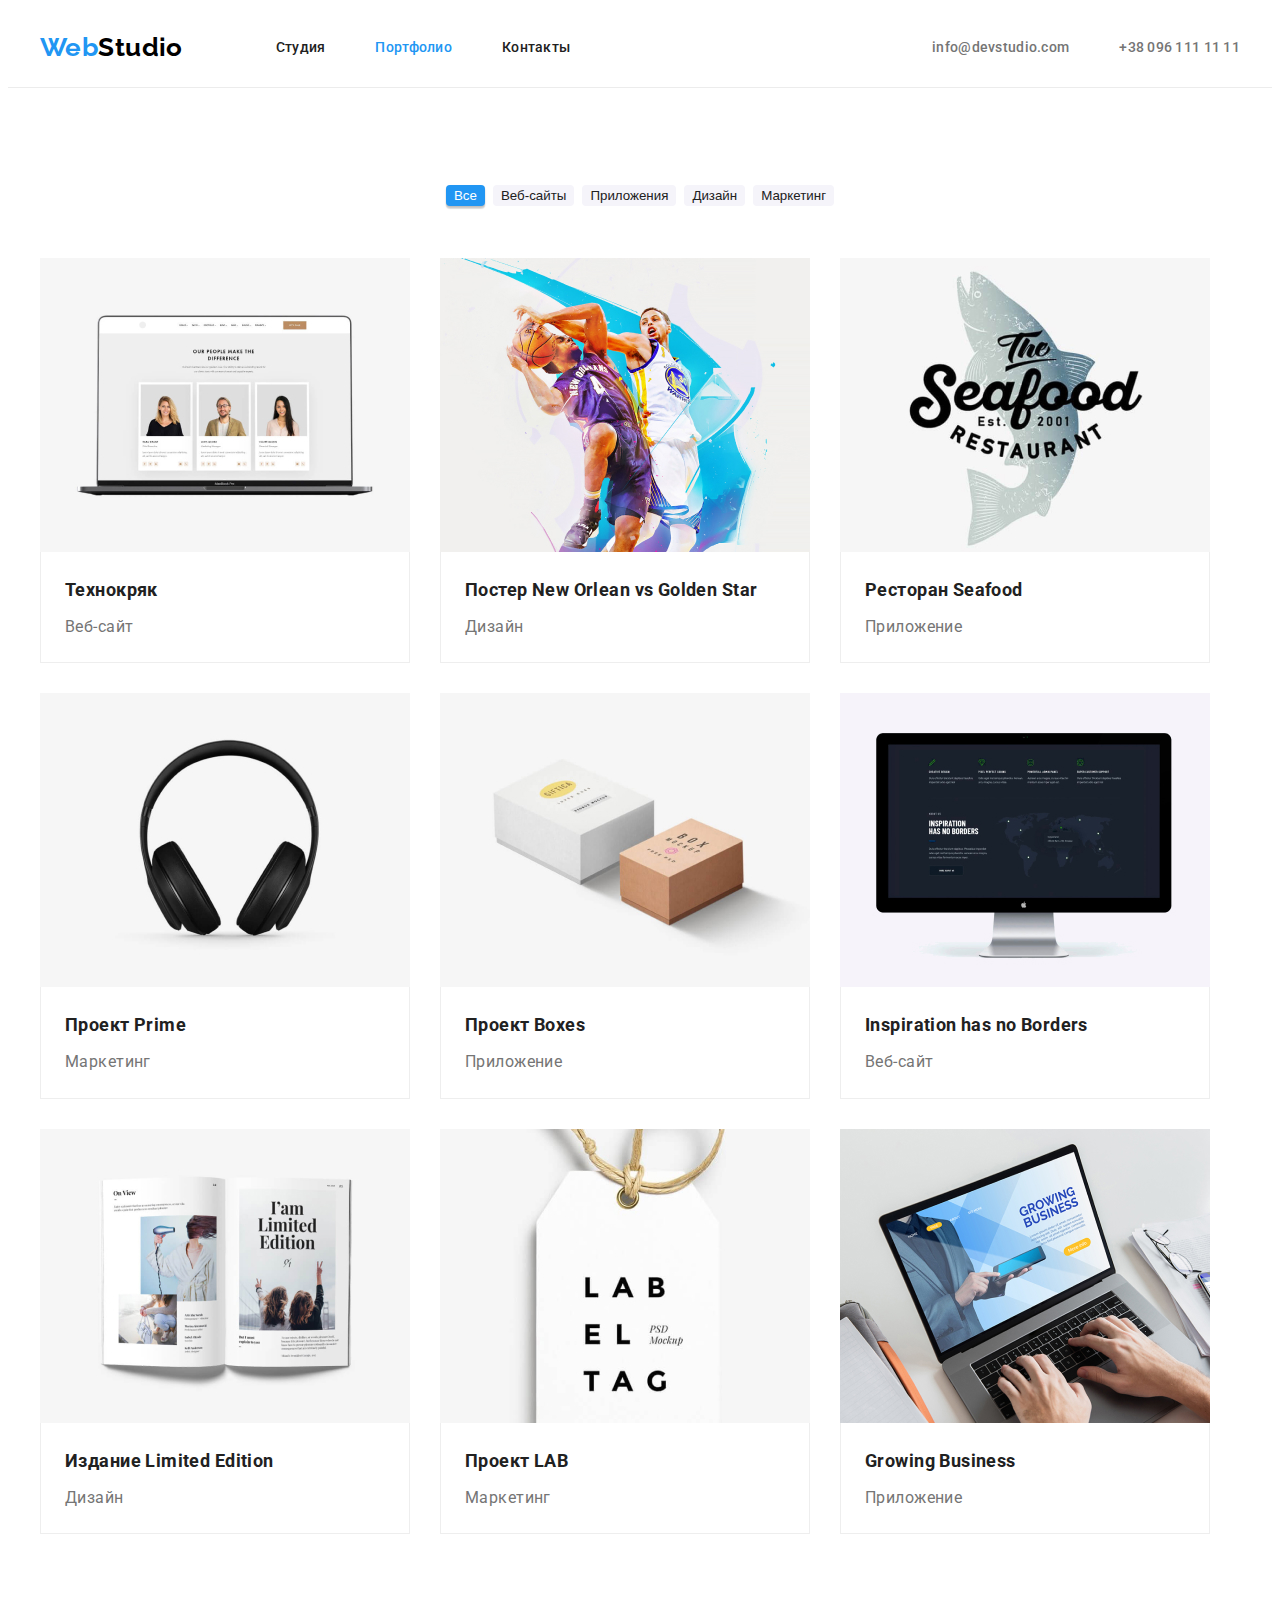
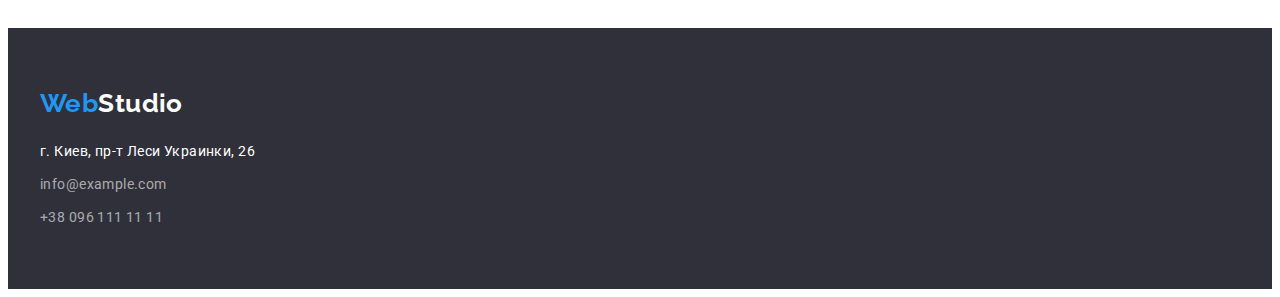
==== portfolio.html @ 93c3ac55 "start hmw4" ====
<!DOCTYPE html>
<html lang="ru">
  <head>
    <meta charset="UTF-8" />
    <meta http-equiv="X-UA-Compatible" content="IE=edge" />
    <meta name="viewport" content="width=device-width, initial-scale=1.0" />
    <title>WebStudio</title>
    <link
      href="https://fonts.googleapis.com/css2?family=Raleway:wght@700&family=Roboto:wght@400;500;700;900&display=swap"
      rel="stylesheet"
    />
    <link
      rel="stylesheet"
      href="https://cdnjs.cloudflare.com/ajax/libs/modern-normalize/1.1.0/modern-normalize.min.css"
      integrity="sha512-wpPYUAdjBVSE4KJnH1VR1HeZfpl1ub8YT/NKx4PuQ5NmX2tKuGu6U/JRp5y+Y8XG2tV+wKQpNHVUX03MfMFn9Q=="
      crossorigin="anonymous"
      referrerpolicy="no-referrer"
    />
    <link rel="stylesheet" href="./css/style.css" />
  </head>
  <body>
    <header class="header">
      <div class="container main-nav">
        <nav class="main-nav">
          <a href="" class="logo"
            ><span class="colorweb">Web</span
            ><span class="colorstudio">Studio</span></a
          >
          <ul class="site-nav list">
            <li class="nav-item">
              <a href="./index.html" class="link-nav">Студия</a>
            </li>
            <li class="nav-item">
              <a href="./portfolio.html" class="current link-nav">Портфолио</a>
            </li>
            <li class="nav-item"><a href="" class="link-nav">Контакты</a></li>
          </ul>
        </nav>
        <ul class="contact list">
          <li class="contact-item">
            <a href="mailto:info@devstudio.com" class="contact-link"
              >info@devstudio.com</a
            >
          </li>
          <li class="contact-item">
            <a href="tel:+380961111111" class="contact-link"
              >+38 096 111 11 11</a
            >
          </li>
        </ul>
      </div>
    </header>
    <main>
      <section class="section">
        <div class="container">
          <h1 class="visually-hidden">Портфолио</h1>
          <ul class="filter-list list">
            <li class="filter-item">
              <button type="button" class="button-filter-first">Все</button>
            </li>
            <li class="filter-item">
              <button type="button" class="button-filter">Веб-сайты</button>
            </li>
            <li class="filter-item">
              <button type="button" class="button-filter">Приложения</button>
            </li>
            <li class="filter-item">
              <button type="button" class="button-filter">Дизайн</button>
            </li>
            <li class="filter-item">
              <button type="button" class="button-filter">Маркетинг</button>
            </li>
          </ul>

          <ul class="projects-list list">
            <li class="projects-item">
              <a class="projects-link" href="">
                <img
                  
                  src="./images/p1.jpg"
                  alt="picture"
                  width="370"
                />
                <div class="projects-card">
                  <h2 class="filter-title">Технокряк</h2>
                  <p class="filter-text">Веб-сайт</p>
                </div>
              </a>
            </li>
            <li class="projects-item">
              <a class="projects-link" class="projects-link" href="">
                <img
                  
                  src="./images/p2.jpg"
                  alt="picture"
                  width="370"
                />
                <div class="projects-card">
                  <h2 class="filter-title">Постер New Orlean vs Golden Star</h2>
                  <p class="filter-text">Дизайн</p>
                </div>
              </a>
            </li>
            <li class="projects-item">
              <a class="projects-link" href="">
                <img
                  
                  src="./images/p3.jpg"
                  alt="picture"
                  width="370"
                />
                <div class="projects-card">
                  <h2 class="filter-title">Ресторан Seafood</h2>
                  <p class="filter-text">Приложение</p>
                </div>
              </a>
            </li>
            <li class="projects-item">
              <a class="projects-link" href="">
                <img
                  
                  src="./images/p4.jpg"
                  alt="picture"
                  width="370"
                />
                <div class="projects-card">
                  <h2 class="filter-title">Проект Prime</h2>
                  <p class="filter-text">Маркетинг</p>
                </div>
              </a>
            </li>
            <li class="projects-item">
              <a class="projects-link" href="">
                <img
                  
                  src="./images/p5.jpg"
                  alt="picture"
                  width="370"
                />
                <div class="projects-card">
                  <h2 class="filter-title">Проект Boxes</h2>
                  <p class="filter-text">Приложение</p>
                </div>
              </a>
            </li>
            <li class="projects-item">
              <a class="projects-link" href="">
                <img
                  
                  src="./images/p6.jpg"
                  alt="picture"
                  width="370"
                />
                <div class="projects-card">
                  <h2 class="filter-title">Inspiration has no Borders</h2>
                  <p class="filter-text">Веб-сайт</p>
                </div>
              </a>
            </li>
            <li class="projects-item">
              <a class="projects-link" href="">
                <img
                  
                  src="./images/p7.jpg"
                  alt="picture"
                  width="370"
                />
                <div class="projects-card">
                  <h2 class="filter-title">Издание Limited Edition</h2>
                  <p class="filter-text">Дизайн</p>
                </div>
              </a>
            </li>
            <li class="projects-item">
              <a class="projects-link" href="">
                <img
                  
                  src="./images/p8.jpg"
                  alt="picture"
                  width="370"
                />
                <div class="projects-card">
                  <h2 class="filter-title">Проект LAB</h2>
                  <p class="filter-text">Маркетинг</p>
                </div>
              </a>
            </li>
            <li class="projects-item">
              <a class="projects-link" href="">
                <img
                  
                  src="./images/p9.jpg"
                  alt="picture"
                  width="370"
                />
                <div class="projects-card">
                  <h2 class="filter-title">Growing Business</h2>
                  <p class="filter-text">Приложение</p>
                </div>
              </a>
            </li>
          </ul>
        </div>
      </section>
    </main>
    <footer class="footer">
      <div class="container">
        <a href="" class="logo"
          ><span class="colorweb">Web</span
          ><span class="colorstudio-second">Studio</span></a
        >
        <address class="footer-address">
          <p class="footer-text">г. Киев, пр-т Леси Украинки, 26</p>
          <ul class="footer-list list">
            <li class="footer-item">
              <a class="footer-link" href="mailto:info@example.com"
                >info@example.com</a
              >
            </li>
            <li class="footer-item">
              <a class="footer-link href="tel:+380961111111">+38 096 111 11 11</a>
            </li>
          </ul>
        </address>
      </div>
    </footer>
  </body>
</html>
---- css/style.css ----
/* цвет основного текста #757575 */
/* цвет вторичный #212121 */
/* цвет акцент #2196F3 */
/* цвет бекграунд #2F303A */

/* Стили для html */
:root {
  --primary-text-color: #757575;
  --secondary-text-color: #212121;
  --accent-color: #2196f3;
  --background-color: #2f303a;
}

.container {
  width: 1200px;
  padding-left: 15px;
  padding-right: 15px;
  margin: 0 auto;
}

body {
  background-color: #fff;
  color: var(--primary-text-color);
  font-family: Roboto, sans-serif;
  letter-spacing: 0.03em;
  font-weight: 400;
  font-size: 14px;
  line-height: 1.71;
}
.list {
  list-style: none;
}
.section {
  padding-top: 94px;
  padding-bottom: 94px;
}
img {
  display: block;
  max-width: 100%;
  height: auto;
}
.visually-hidden {
  position: absolute;
  white-space: nowrap;
  width: 1px;
  height: 1px;
  overflow: hidden;
  border: 0;
  padding: 0;
  clip: rect(0 0 0 0);
  clip-path: inset(50%);
  margin: -1px;
}

/* header */

.header {
  border-bottom: 1px solid #ececec;
}

/* main-nav */
.main-nav {
  display: flex;
  align-items: center;
}

.logo {
  font-family: Raleway, sans-serif;
  font-weight: 700;
  font-size: 26px;
  line-height: 1.2;
  text-decoration: none;
}

.colorweb {
  color: var(--accent-color);
}
.colorstudio {
  color: #000000;
}
.colorstudio-second {
  color: #fff;
}
/* site-nav */
.site-nav a {
  color: var(--secondary-text-color);
  font-weight: 500;
  font-size: 14px;
  line-height: 1.1;
  letter-spacing: 0.02em;
  text-decoration: none;
}
.site-nav a.current {
  color: var(--accent-color);
}

.site-nav a:hover,
.site-nav a:focus,
.contact-footer a:hover,
.contact-footer a:focus {
  color: var(--accent-color);
}

.site-nav {
  display: flex;
  margin-left: 93px;
  margin-top: 0;
  margin-bottom: 0;
  padding-left: 0;
}
.link-nav {
  display: block;
  padding-top: 32px;
  padding-bottom: 32px;
}
.nav-item:not(:last-child) {
  margin-right: 50px;
}
/* contact */
.contact {
  display: flex;
  margin-left: auto;
  margin-top: 0;
  margin-bottom: 0;
  padding-left: 0;
}

.contact-item:not(:last-child) {
  margin-right: 50px;
}

.contact-link {
  color: var(--primary-text-color);
  text-decoration: none;
  font-weight: 500;
  font-size: 14px;
  line-height: 1, 14;
  letter-spacing: 0.02em;
}
.contact-link:hover,
.contact-link:focus {
  color: var(--accent-color);
}

/* hero */
.hero {
  background-color: var(--background-color);
  text-align: center;
  padding-top: 200px;
  padding-bottom: 200px;
}
.hero-title {
  color: #fff;
  font-weight: 900;
  font-size: 44px;
  line-height: 1.36;
  letter-spacing: 0.06em;
  text-transform: uppercase;
  margin-top: 0;
  margin-bottom: 30px;
  max-width: 696px;
  margin-left: auto;
  margin-right: auto;
}

/* advantages */

.advantages-title {
  color: var(--secondary-text-color);
  font-weight: 700;
  font-size: 14px;
  line-height: 1.14;
  letter-spacing: 0.03em;
  text-transform: uppercase;
  margin-top: 0;
  margin-bottom: 0;
}

.advantages-text {
  margin-top: 10px;
  margin-bottom: 0;
}

.advantages-list {
  margin-top: 0;
  margin-bottom: 0;
  display: flex;
  padding-left: 0px;
}
.advantages-item:not(:last-child) {
  margin-right: 30px;
}
.advantages-item {
  max-width: 270px;
}
/* works */

.works {
  padding-top: 0;
}
.works-title {
  font-weight: 700;
  font-size: 36px;
  line-height: 1.16;
  text-align: center;
  text-transform: none;
  padding-bottom: 0;
  margin-top: 0;
  margin-bottom: 0;
  color: var(--secondary-text-color);
}
.works-list {
  margin-top: 50px;
  margin-bottom: 0;
  display: flex;
  padding-left: 0px;
}

.works-item:not(:last-child) {
  margin-right: 30px;
}

/* team */

.team-name {
  font-weight: 500;
  font-size: 16px;
  line-height: 1.19;
  text-align: center;
  text-transform: capitalize;
  padding-bottom: 0;
  margin-top: 0;
  margin-bottom: 0;
  color: var(--secondary-text-color);
}
.team-text {
  font-weight: 400;
  font-size: 16px;
  line-height: 1.19;
  text-align: center;

  margin-top: 10px;
  margin-bottom: 0px;
}

.team-title {
  font-weight: 700;
  font-size: 36px;
  line-height: 1.16;
  text-align: center;
  text-transform: none;
  margin-top: 0;
  margin-bottom: 0;
  padding-bottom: 0;
  color: var(--secondary-text-color);
}
.team-list {
  display: flex;
  margin-top: 0;
  margin-top: 50px;
  margin-bottom: 0px;

  padding-left: 0px;
}
.team-item:not(:last-child) {
  margin-right: 30px;
}

.team {
  background-color: #f5f4fa;
}

.team-card {
  padding-top: 30px;
  padding-bottom: 30px;
}
/* footer */

.footer {
  background-color: var(--background-color);
  padding-top: 60px;
  padding-bottom: 60px;
}
.footer-list {
  margin-top: 9px;
  margin-bottom: 0;
  padding-left: 0;
}
.footer-link {
  color: rgba(255, 255, 255, 0.6);
  text-decoration: none;
}
.footer-item:not(:first-child) {
  margin-top: 9px;
}
.footer-address {
  font-weight: 400;
  font-size: 14px;
  line-height: 1.7;
  font-style: normal;
  margin-top: 20px;
}
.footer-text {
  margin-top: 0;
  margin-bottom: 0;
  color: #ffffff;
}

/* hero-button */

.hero-button {
  color: #fff;
  background-color: var(--accent-color);
  font-weight: 700;
  font-size: 16px;
  line-height: 1.88;
  letter-spacing: 0.06em;
  cursor: pointer;
  box-shadow: 0px 4px 4px rgba(0, 0, 0, 0.15);
  border-radius: 4px;
  border-color: transparent;
}

.hero-button:hover,
.hero-button:focus {
  background-color: #188ce8;
}

/* Portfolio */

/* filter */
.filter-list {
  display: flex;
  justify-content: center;
  padding-left: 0;
  font-weight: 500;
  font-size: 16px;
  line-height: 1.6;
  text-decoration: none;

  margin-top: 0;
  margin-bottom: 0;
}
.filter-item:not(:last-child) {
  margin-right: 8px;
}

.filter-title {
  margin-top: 0;
  margin-bottom: 0;
  font-weight: 700;
  font-size: 18px;
  line-height: 2;
  color: var(--secondary-text-color);
}

.filter-text {
  margin-top: 0;
  margin-bottom: 0;
  margin-top: 4px;
  font-weight: 400;
  font-size: 16px;
  line-height: 1.9;
  color: var(--primary-text-color);
}
/* button-filter */

.button-filter-first {
  color: #fff;
  background-color: var(--accent-color);
  cursor: pointer;
  border-color: transparent;
  border-radius: 4px;
  box-shadow: 0px 3px 1px rgba(0, 0, 0, 0.1), 0px 1px 2px rgba(0, 0, 0, 0.08),
    0px 2px 2px rgba(0, 0, 0, 0.12);
}
.button-filter {
  background-color: #f5f4fa;
  cursor: pointer;
  color: var(--secondary-text-color);
  border-color: transparent;
  border-radius: 4px;
}
/* projects */

.projects-list {
  display: flex;
  flex-wrap: wrap;
  padding-left: 0;

  margin-top: 50px;
  margin-bottom: 0;
}
.projects-item {
  margin-right: 30px;
  margin-bottom: 30px;
}
.projects-item:nth-child(3n) {
  margin-right: 0;
}
.projects-item:nth-last-child(-n + 3) {
  margin-bottom: 0;
}
.projects-card {
  border-left: 1px solid #eeeeee;
  border-bottom: 1px solid #eeeeee;
  border-right: 1px solid #eeeeee;
  padding: 20px 24px;
}
.projects-link {
  text-decoration: none;
}
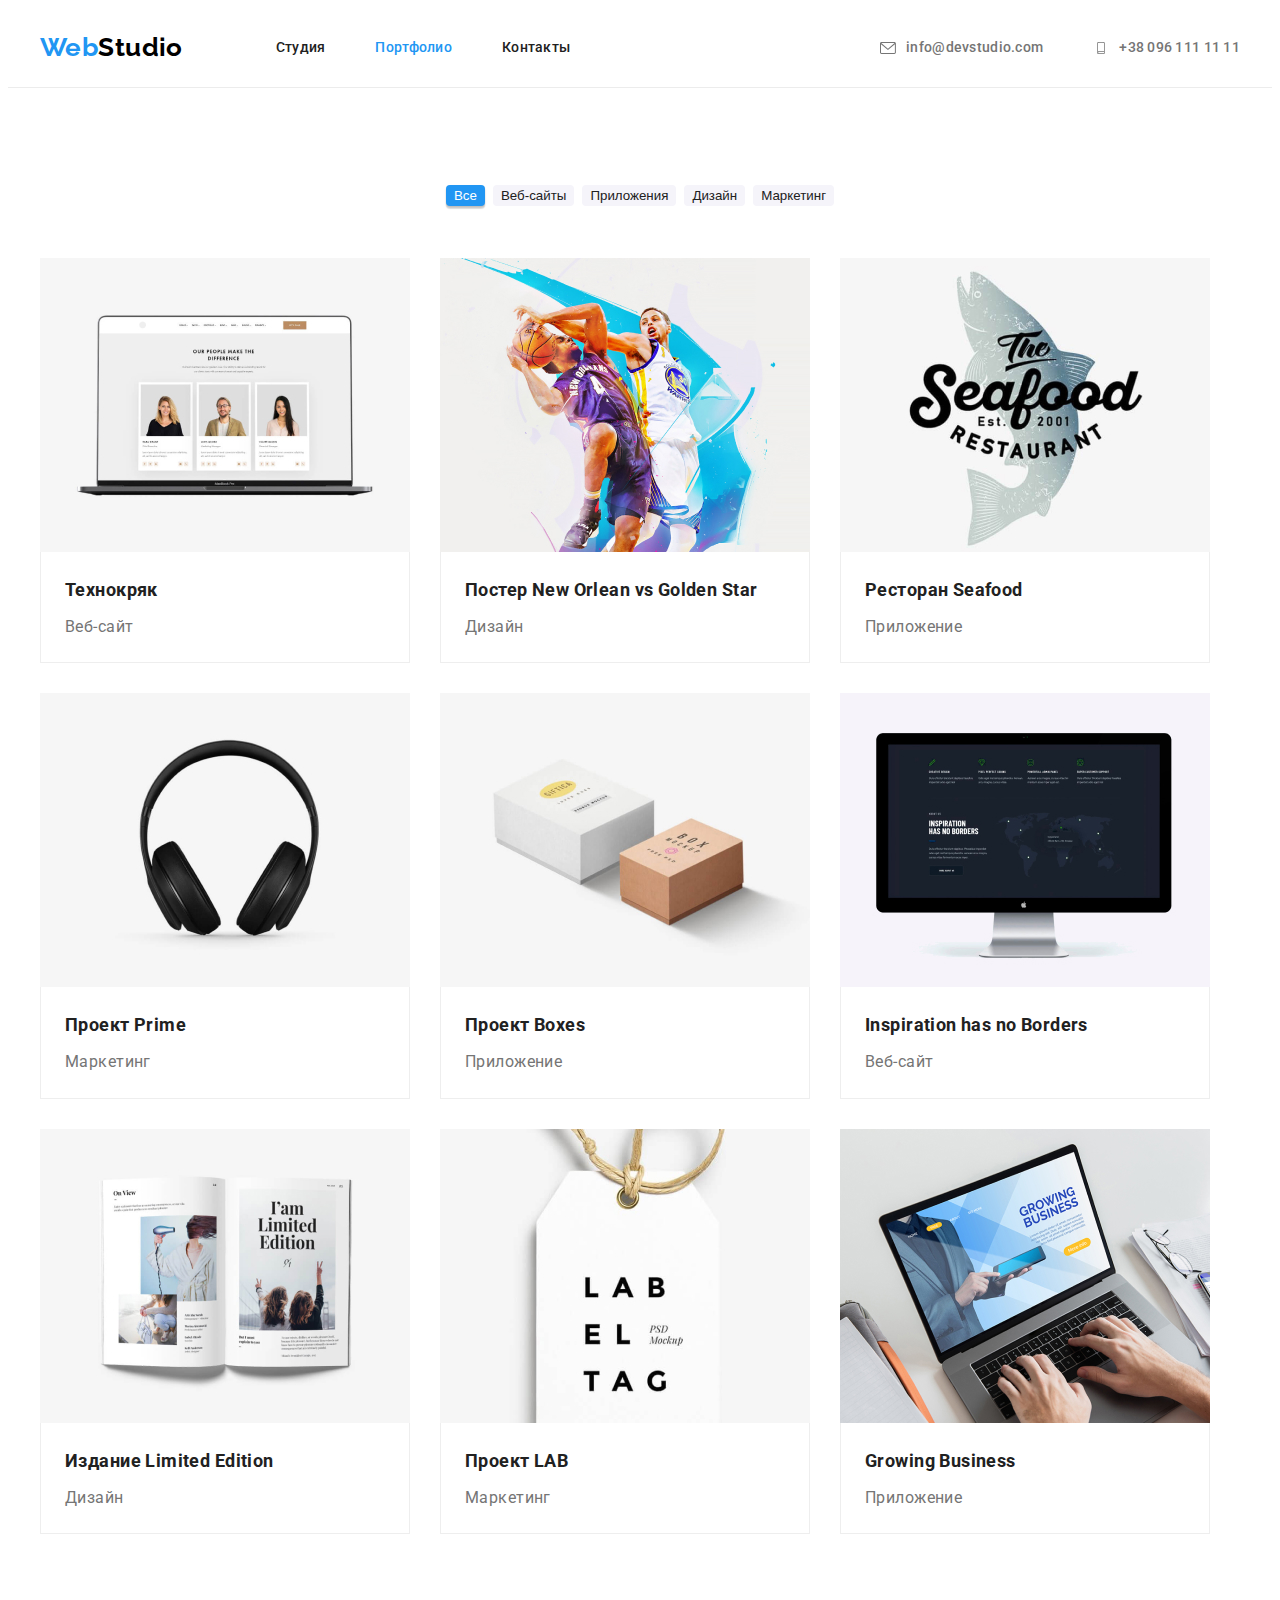
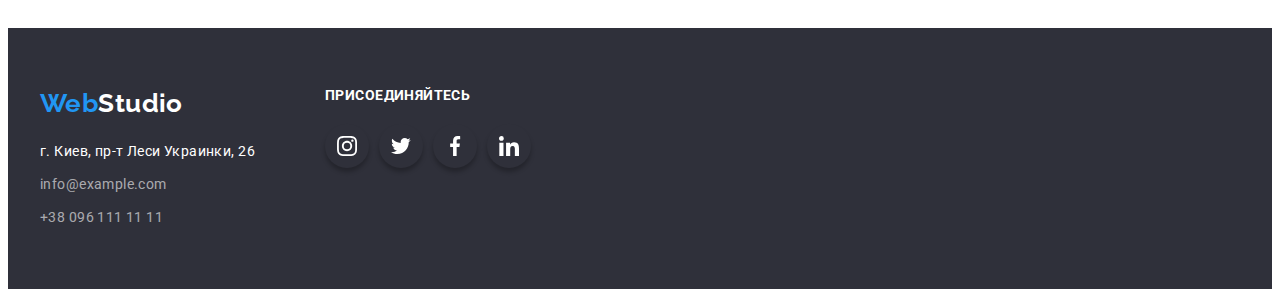
==== commit 3c800a90: "hmw4 final work" ====
--- a/portfolio.html
+++ b/portfolio.html
@@ -23,8 +23,7 @@
       <div class="container main-nav">
         <nav class="main-nav">
           <a href="" class="logo"
-            ><span class="colorweb">Web</span
-            ><span class="colorstudio">Studio</span></a
+            ><span class="colorweb">Web</span><span class="colorstudio">Studio</span></a
           >
           <ul class="site-nav list">
             <li class="nav-item">
@@ -38,13 +37,19 @@
         </nav>
         <ul class="contact list">
           <li class="contact-item">
-            <a href="mailto:info@devstudio.com" class="contact-link"
-              >info@devstudio.com</a
+            <a href="mailto:info@devstudio.com" class="contact-link">
+              <svg class="contact-icon mail-icon">
+                <use href="./images/sprite.svg#icon-envelope"></use>
+              </svg>
+              info@devstudio.com</a
             >
           </li>
           <li class="contact-item">
-            <a href="tel:+380961111111" class="contact-link"
-              >+38 096 111 11 11</a
+            <a href="tel:+380961111111" class="contact-link">
+              <svg class="contact-icon tell-icon">
+                <use href="./images/sprite.svg#icon-smartphone"></use>
+              </svg>
+              +38 096 111 11 11</a
             >
           </li>
         </ul>
@@ -75,12 +80,7 @@
           <ul class="projects-list list">
             <li class="projects-item">
               <a class="projects-link" href="">
-                <img
-                  
-                  src="./images/p1.jpg"
-                  alt="picture"
-                  width="370"
-                />
+                <img src="./images/p1.jpg" alt="picture" width="370" />
                 <div class="projects-card">
                   <h2 class="filter-title">Технокряк</h2>
                   <p class="filter-text">Веб-сайт</p>
@@ -89,12 +89,7 @@
             </li>
             <li class="projects-item">
               <a class="projects-link" class="projects-link" href="">
-                <img
-                  
-                  src="./images/p2.jpg"
-                  alt="picture"
-                  width="370"
-                />
+                <img src="./images/p2.jpg" alt="picture" width="370" />
                 <div class="projects-card">
                   <h2 class="filter-title">Постер New Orlean vs Golden Star</h2>
                   <p class="filter-text">Дизайн</p>
@@ -103,12 +98,7 @@
             </li>
             <li class="projects-item">
               <a class="projects-link" href="">
-                <img
-                  
-                  src="./images/p3.jpg"
-                  alt="picture"
-                  width="370"
-                />
+                <img src="./images/p3.jpg" alt="picture" width="370" />
                 <div class="projects-card">
                   <h2 class="filter-title">Ресторан Seafood</h2>
                   <p class="filter-text">Приложение</p>
@@ -117,12 +107,7 @@
             </li>
             <li class="projects-item">
               <a class="projects-link" href="">
-                <img
-                  
-                  src="./images/p4.jpg"
-                  alt="picture"
-                  width="370"
-                />
+                <img src="./images/p4.jpg" alt="picture" width="370" />
                 <div class="projects-card">
                   <h2 class="filter-title">Проект Prime</h2>
                   <p class="filter-text">Маркетинг</p>
@@ -131,12 +116,7 @@
             </li>
             <li class="projects-item">
               <a class="projects-link" href="">
-                <img
-                  
-                  src="./images/p5.jpg"
-                  alt="picture"
-                  width="370"
-                />
+                <img src="./images/p5.jpg" alt="picture" width="370" />
                 <div class="projects-card">
                   <h2 class="filter-title">Проект Boxes</h2>
                   <p class="filter-text">Приложение</p>
@@ -145,12 +125,7 @@
             </li>
             <li class="projects-item">
               <a class="projects-link" href="">
-                <img
-                  
-                  src="./images/p6.jpg"
-                  alt="picture"
-                  width="370"
-                />
+                <img src="./images/p6.jpg" alt="picture" width="370" />
                 <div class="projects-card">
                   <h2 class="filter-title">Inspiration has no Borders</h2>
                   <p class="filter-text">Веб-сайт</p>
@@ -159,12 +134,7 @@
             </li>
             <li class="projects-item">
               <a class="projects-link" href="">
-                <img
-                  
-                  src="./images/p7.jpg"
-                  alt="picture"
-                  width="370"
-                />
+                <img src="./images/p7.jpg" alt="picture" width="370" />
                 <div class="projects-card">
                   <h2 class="filter-title">Издание Limited Edition</h2>
                   <p class="filter-text">Дизайн</p>
@@ -173,12 +143,7 @@
             </li>
             <li class="projects-item">
               <a class="projects-link" href="">
-                <img
-                  
-                  src="./images/p8.jpg"
-                  alt="picture"
-                  width="370"
-                />
+                <img src="./images/p8.jpg" alt="picture" width="370" />
                 <div class="projects-card">
                   <h2 class="filter-title">Проект LAB</h2>
                   <p class="filter-text">Маркетинг</p>
@@ -187,12 +152,7 @@
             </li>
             <li class="projects-item">
               <a class="projects-link" href="">
-                <img
-                  
-                  src="./images/p9.jpg"
-                  alt="picture"
-                  width="370"
-                />
+                <img src="./images/p9.jpg" alt="picture" width="370" />
                 <div class="projects-card">
                   <h2 class="filter-title">Growing Business</h2>
                   <p class="filter-text">Приложение</p>
@@ -204,24 +164,66 @@
       </section>
     </main>
     <footer class="footer">
-      <div class="container">
-        <a href="" class="logo"
-          ><span class="colorweb">Web</span
-          ><span class="colorstudio-second">Studio</span></a
-        >
-        <address class="footer-address">
-          <p class="footer-text">г. Киев, пр-т Леси Украинки, 26</p>
-          <ul class="footer-list list">
-            <li class="footer-item">
-              <a class="footer-link" href="mailto:info@example.com"
-                >info@example.com</a
-              >
-            </li>
-            <li class="footer-item">
-              <a class="footer-link href="tel:+380961111111">+38 096 111 11 11</a>
-            </li>
-          </ul>
-        </address>
+      <div class="container footer-flex">
+        <div>
+          <a href="" class="logo"
+            ><span class="colorweb">Web</span><span class="colorstudio-second">Studio</span></a
+          >
+          <address class="footer-address">
+            <p class="footer-text">г. Киев, пр-т Леси Украинки, 26</p>
+            <ul class="footer-list list">
+              <li class="footer-item">
+                <a class="footer-link" href="mailto:info@example.com">info@example.com</a>
+              </li>
+              <li class="footer-item">
+                <a class="footer-link" href="tel:+380961111111">+38 096 111 11 11</a>
+              </li>
+            </ul>
+          </address>
+        </div>
+        <div class="connect">
+          <p class="connect-text">присоединяйтесь</p>
+          <div class="connect-links">
+            <ul class="connect-icon-list">
+              <li class="connect-item-icon">
+                <a href="">
+                  <div class="connect-icon-container">
+                    <svg class="connect-icon">
+                      <use href="./images/sprite.svg#icon-instagram"></use>
+                    </svg>
+                  </div>
+                </a>
+              </li>
+              <li class="connect-item-icon">
+                <a href="">
+                  <div class="connect-icon-container">
+                    <svg class="connect-icon">
+                      <use href="./images/sprite.svg#icon-Group"></use>
+                    </svg>
+                  </div>
+                </a>
+              </li>
+              <li class="connect-item-icon">
+                <a href="">
+                  <div class="connect-icon-container">
+                    <svg class="connect-icon">
+                      <use href="./images/sprite.svg#icon-facebook"></use>
+                    </svg>
+                  </div>
+                </a>
+              </li>
+              <li class="connect-item-icon">
+                <a href="">
+                  <div class="connect-icon-container">
+                    <svg class="connect-icon">
+                      <use href="./images/sprite.svg#icon-linkedin"></use>
+                    </svg>
+                  </div>
+                </a>
+              </li>
+            </ul>
+          </div>
+        </div>
       </div>
     </footer>
   </body>
--- a/css/style.css
+++ b/css/style.css
@@ -136,15 +136,31 @@
   font-size: 14px;
   line-height: 1, 14;
   letter-spacing: 0.02em;
+  display: flex;
+  align-items: center;
 }
 .contact-link:hover,
 .contact-link:focus {
   color: var(--accent-color);
 }
 
+.contact-icon {
+  width: 16px;
+  height: 12px;
+  margin-right: 10px;
+  fill: currentColor;
+}
+
+.tell-icon:hover,
+.tell-icon:focus {
+  fill: var(--accent-color);
+}
 /* hero */
 .hero {
-  background-color: var(--background-color);
+  background-image: linear-gradient(rgba(47, 48, 58, 0.4), rgba(47, 48, 58, 0.4)),
+    url(../images/Imghero1.jpg);
+  margin: 0 auto;
+  max-width: 1600px;
   text-align: center;
   padding-top: 200px;
   padding-bottom: 200px;
@@ -172,7 +188,7 @@
   line-height: 1.14;
   letter-spacing: 0.03em;
   text-transform: uppercase;
-  margin-top: 0;
+  margin-top: 30px;
   margin-bottom: 0;
 }
 
@@ -192,6 +208,17 @@
 }
 .advantages-item {
   max-width: 270px;
+}
+.advantages-icon {
+  width: 70px;
+  height: 70px;
+}
+.icon-container {
+  width: 270px;
+  height: 120px;
+  display: flex;
+  justify-content: center;
+  align-items: center;
 }
 /* works */
 
@@ -259,8 +286,10 @@
   margin-top: 0;
   margin-top: 50px;
   margin-bottom: 0px;
-
   padding-left: 0px;
+}
+.team-item {
+  box-shadow: 0px 4px 4px 0px #00000040;
 }
 .team-item:not(:last-child) {
   margin-right: 30px;
@@ -274,8 +303,87 @@
   padding-top: 30px;
   padding-bottom: 30px;
 }
+.team-icon-list {
+  list-style: none;
+  padding: 0;
+
+  display: flex;
+  justify-content: center;
+  margin-top: 16px;
+}
+.team-icon-container {
+  width: 44px;
+  height: 44px;
+  display: flex;
+  align-items: center;
+  justify-content: center;
+  color: #afb1b8;
+}
+.team-icon-container:hover,
+.team-icon-container:focus {
+  background-color: var(--accent-color);
+  border-radius: 50%;
+  color: #ffffff;
+}
+.team-icon {
+  width: 20px;
+  height: 20px;
+  fill: currentColor;
+}
+/* .team-icon:hover,
+.team-icon:focus {
+  fill: #ffffff;
+} */
+.team-item-icon {
+  width: 44px;
+  height: 44px;
+  display: flex;
+  align-items: center;
+  justify-content: center;
+}
+.team-item-icon:not(:last-child) {
+  margin-right: 10px;
+}
+/* Clients */
+.clients-title {
+  font-weight: 700;
+  font-size: 36px;
+  line-height: 1.16;
+  text-align: center;
+  text-transform: none;
+  margin-top: 0;
+  margin-bottom: 0;
+  padding-bottom: 0;
+  color: var(--secondary-text-color);
+}
+.clients-list {
+  display: flex;
+  justify-content: space-between;
+  padding-left: 0;
+  margin-top: 50px;
+  margin-bottom: 0;
+}
+.clients-icon {
+  width: 106px;
+  height: 60px;
+  fill: currentColor;
+}
+
+.clients-icon-container {
+  width: 170px;
+  height: 92px;
+  display: flex;
+  align-items: center;
+  justify-content: center;
+  border: 1px solid #afb1b8;
+  color: #afb1b8;
+}
+.clients-icon-container:hover,
+.clients-icon-container:focus {
+  border: 1px solid var(--accent-color);
+  color: var(--accent-color);
+}
 /* footer */
-
 .footer {
   background-color: var(--background-color);
   padding-top: 60px;
@@ -305,7 +413,69 @@
   margin-bottom: 0;
   color: #ffffff;
 }
-
+.footer-flex {
+  display: flex;
+}
+
+/* connect */
+
+.connect {
+  margin-left: 70px;
+}
+.connect-links {
+  display: flex;
+  height: 44px;
+  margin-top: 20px;
+}
+.connect-text {
+  font-weight: 700;
+  font-size: 14px;
+  line-height: 1.14;
+  letter-spacing: 0.03em;
+  text-transform: uppercase;
+  color: #ffffff;
+  margin: 0;
+}
+.connect-icon-list {
+  list-style: none;
+  padding: 0;
+
+  display: flex;
+  justify-content: center;
+  margin-top: 16px;
+}
+.connect-icon-list {
+  margin: 0;
+}
+.connect-item-icon {
+  width: 44px;
+  height: 44px;
+  display: flex;
+  align-items: center;
+  justify-content: center;
+  box-shadow: 0px 4px 4px 0px #00000040;
+  border-radius: 50%;
+}
+.connect-icon-container {
+  width: 44px;
+  height: 44px;
+  display: flex;
+  align-items: center;
+  justify-content: center;
+  color: #ffffff;
+}
+.connect-icon-container:hover {
+  background-color: var(--accent-color);
+  border-radius: 50%;
+}
+.connect-icon {
+  width: 20px;
+  height: 20px;
+  fill: currentColor;
+}
+.connect-item-icon:not(:last-child) {
+  margin-right: 10px;
+}
 /* hero-button */
 
 .hero-button {
@@ -391,9 +561,17 @@
   margin-top: 50px;
   margin-bottom: 0;
 }
+
 .projects-item {
   margin-right: 30px;
   margin-bottom: 30px;
+}
+.projects-item:hover {
+  box-shadow: 1px 4px 6px 0px #00000029;
+
+  box-shadow: 0px 4px 4px 0px #0000000f;
+
+  box-shadow: 0px 1px 1px 0px #0000001f;
 }
 .projects-item:nth-child(3n) {
   margin-right: 0;
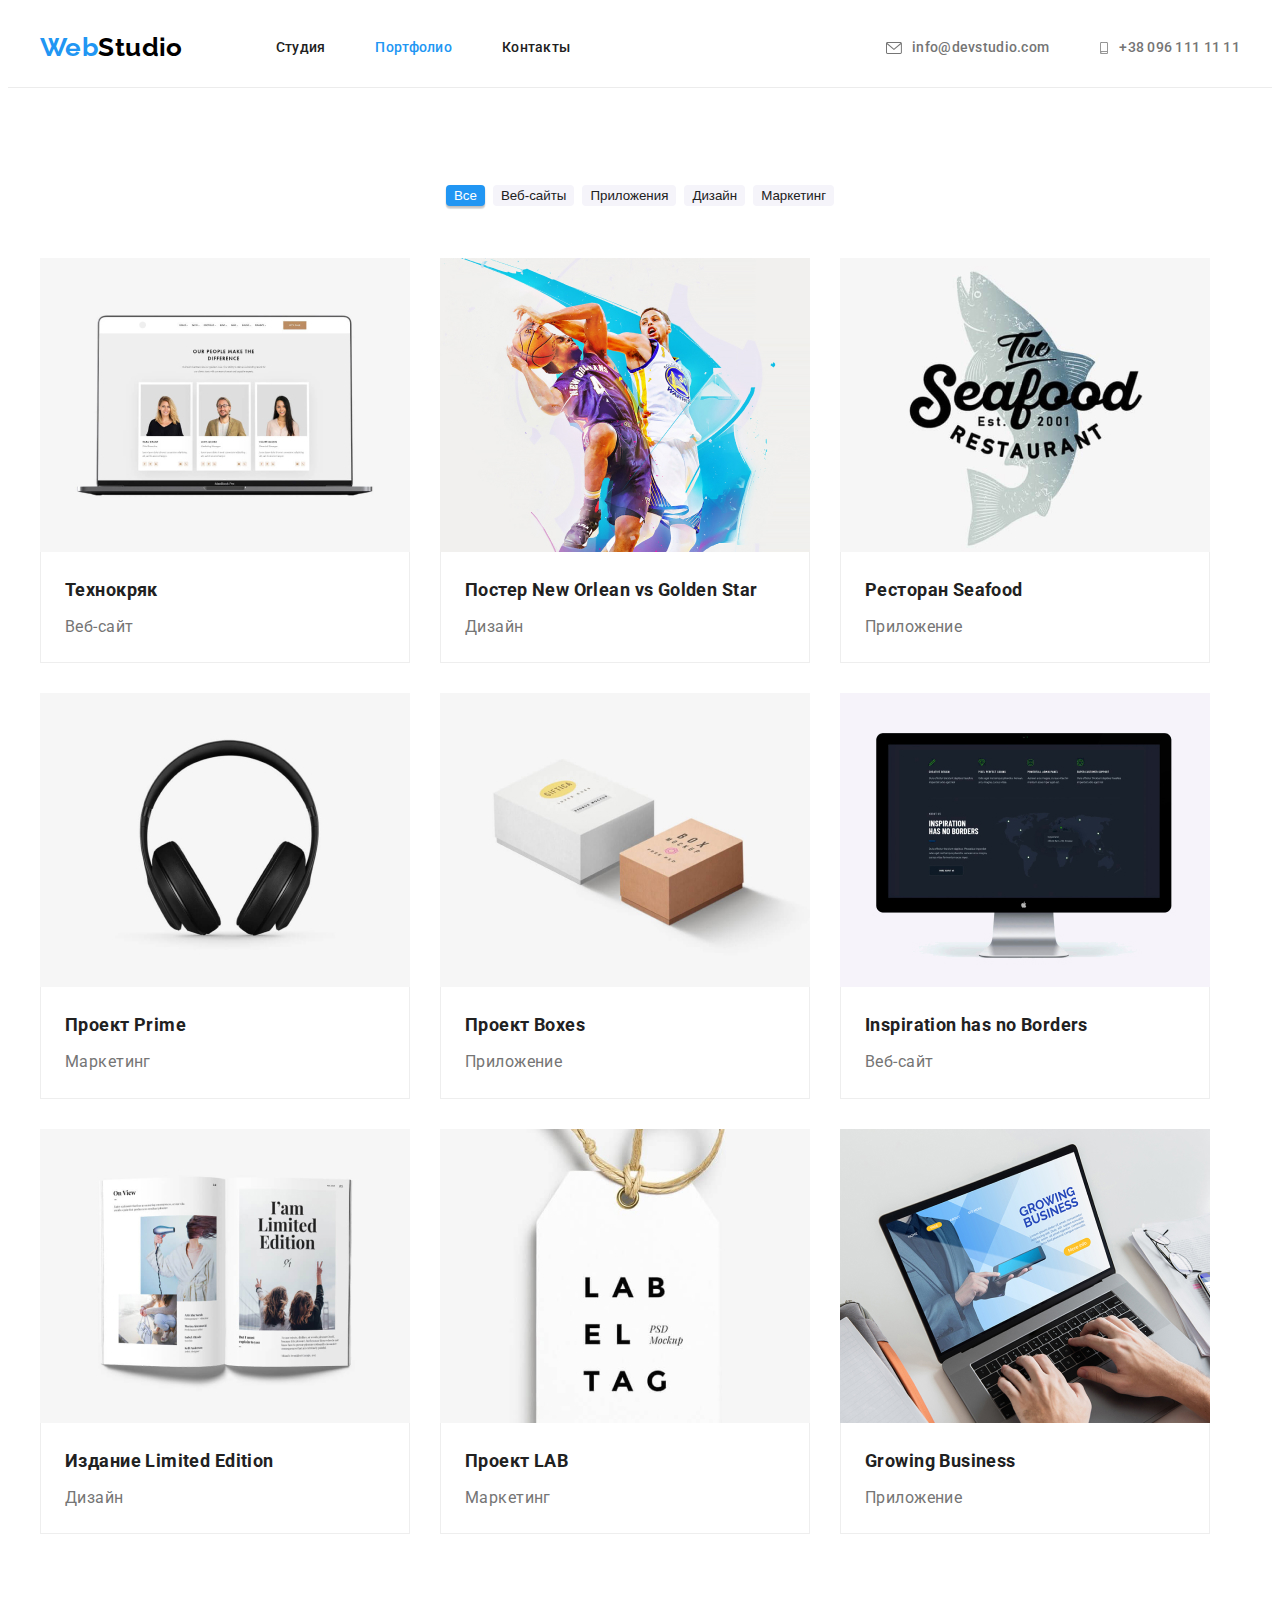
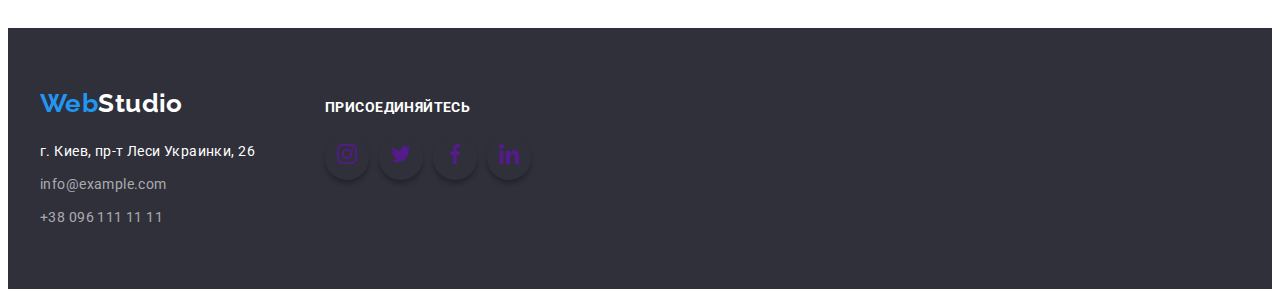
==== commit 72aaf4f4: "index done after correct" ====
--- a/portfolio.html
+++ b/portfolio.html
@@ -38,7 +38,7 @@
         <ul class="contact list">
           <li class="contact-item">
             <a href="mailto:info@devstudio.com" class="contact-link">
-              <svg class="contact-icon mail-icon">
+              <svg class="contact-icon mail-icon" width="16" height="12">
                 <use href="./images/sprite.svg#icon-envelope"></use>
               </svg>
               info@devstudio.com</a
@@ -46,7 +46,7 @@
           </li>
           <li class="contact-item">
             <a href="tel:+380961111111" class="contact-link">
-              <svg class="contact-icon tell-icon">
+              <svg class="contact-icon tell-icon" width="10" height="12">
                 <use href="./images/sprite.svg#icon-smartphone"></use>
               </svg>
               +38 096 111 11 11</a
--- a/css/style.css
+++ b/css/style.css
@@ -145,8 +145,6 @@
 }
 
 .contact-icon {
-  width: 16px;
-  height: 12px;
   margin-right: 10px;
   fill: currentColor;
 }
@@ -159,6 +157,9 @@
 .hero {
   background-image: linear-gradient(rgba(47, 48, 58, 0.4), rgba(47, 48, 58, 0.4)),
     url(../images/Imghero1.jpg);
+  background-repeat: no-repeat;
+  background-size: cover;
+  background-position: center;
   margin: 0 auto;
   max-width: 1600px;
   text-align: center;
@@ -219,6 +220,8 @@
   display: flex;
   justify-content: center;
   align-items: center;
+  background: #f5f4fa;
+  border-radius: 4px;
 }
 /* works */
 
@@ -290,6 +293,7 @@
 }
 .team-item {
   box-shadow: 0px 4px 4px 0px #00000040;
+  background-color: #ffffff;
 }
 .team-item:not(:last-child) {
   margin-right: 30px;
@@ -311,7 +315,7 @@
   justify-content: center;
   margin-top: 16px;
 }
-.team-icon-container {
+.team-link {
   width: 44px;
   height: 44px;
   display: flex;
@@ -319,8 +323,8 @@
   justify-content: center;
   color: #afb1b8;
 }
-.team-icon-container:hover,
-.team-icon-container:focus {
+.team-link:hover,
+.team-link:focus {
   background-color: var(--accent-color);
   border-radius: 50%;
   color: #ffffff;
@@ -337,9 +341,6 @@
 .team-item-icon {
   width: 44px;
   height: 44px;
-  display: flex;
-  align-items: center;
-  justify-content: center;
 }
 .team-item-icon:not(:last-child) {
   margin-right: 10px;
@@ -369,7 +370,7 @@
   fill: currentColor;
 }
 
-.clients-icon-container {
+.clients-icon-link {
   width: 170px;
   height: 92px;
   display: flex;
@@ -378,8 +379,8 @@
   border: 1px solid #afb1b8;
   color: #afb1b8;
 }
-.clients-icon-container:hover,
-.clients-icon-container:focus {
+.clients-icon-link:hover,
+.clients-icon-link:focus {
   border: 1px solid var(--accent-color);
   color: var(--accent-color);
 }
@@ -415,6 +416,7 @@
 }
 .footer-flex {
   display: flex;
+  align-items: baseline;
 }
 
 /* connect */
@@ -422,11 +424,7 @@
 .connect {
   margin-left: 70px;
 }
-.connect-links {
-  display: flex;
-  height: 44px;
-  margin-top: 20px;
-}
+
 .connect-text {
   font-weight: 700;
   font-size: 14px;
@@ -437,16 +435,14 @@
   margin: 0;
 }
 .connect-icon-list {
-  list-style: none;
   padding: 0;
 
   display: flex;
   justify-content: center;
-  margin-top: 16px;
-}
-.connect-icon-list {
-  margin: 0;
-}
+  margin-top: 20px;
+  margin-bottom: 0;
+}
+
 .connect-item-icon {
   width: 44px;
   height: 44px;
@@ -456,7 +452,7 @@
   box-shadow: 0px 4px 4px 0px #00000040;
   border-radius: 50%;
 }
-.connect-icon-container {
+.connect-icon-link {
   width: 44px;
   height: 44px;
   display: flex;
@@ -464,7 +460,8 @@
   justify-content: center;
   color: #ffffff;
 }
-.connect-icon-container:hover {
+.connect-icon-link:hover,
+.connect-icon-link:focus {
   background-color: var(--accent-color);
   border-radius: 50%;
 }
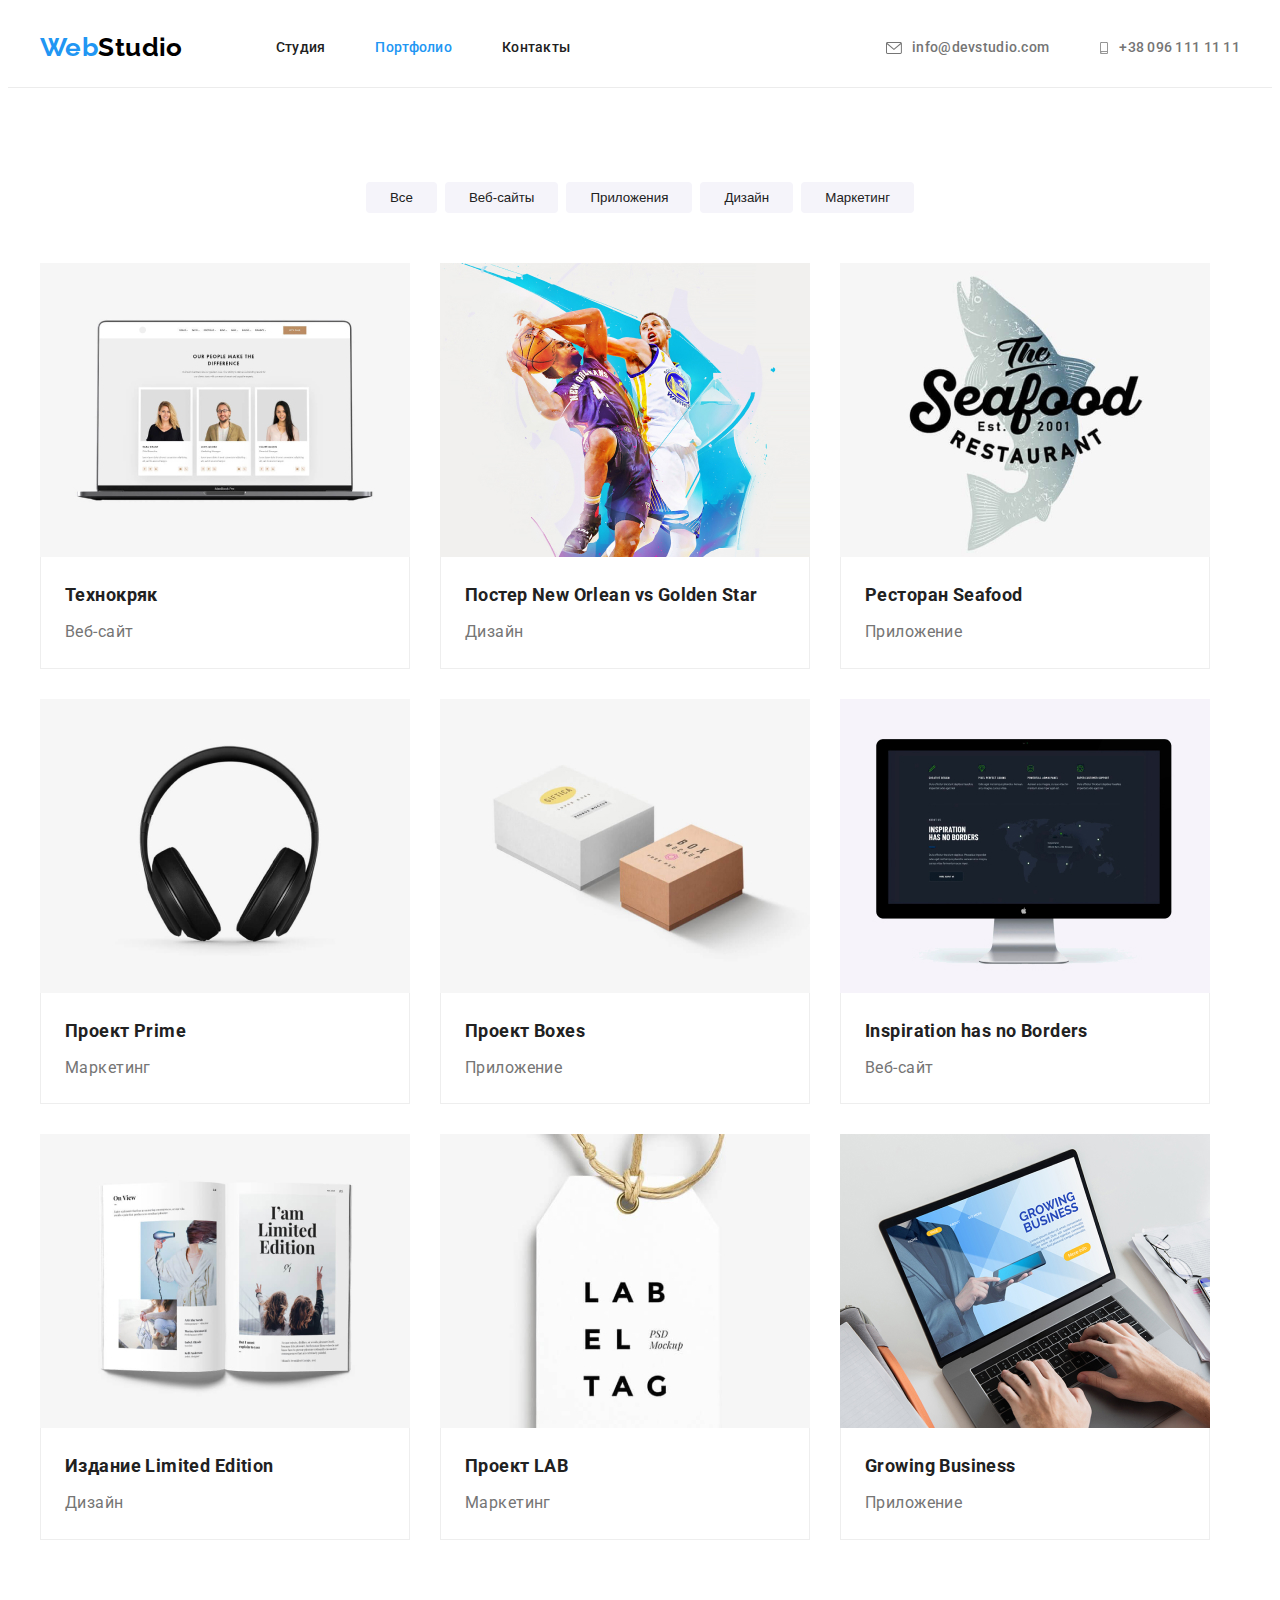
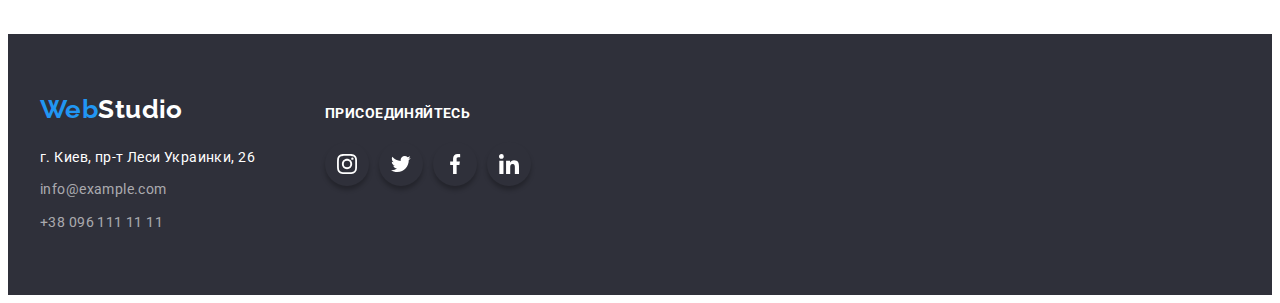
==== commit 93aba39b: "with button" ====
--- a/portfolio.html
+++ b/portfolio.html
@@ -61,7 +61,7 @@
           <h1 class="visually-hidden">Портфолио</h1>
           <ul class="filter-list list">
             <li class="filter-item">
-              <button type="button" class="button-filter-first">Все</button>
+              <button type="button" class="button-filter">Все</button>
             </li>
             <li class="filter-item">
               <button type="button" class="button-filter">Веб-сайты</button>
@@ -88,7 +88,7 @@
               </a>
             </li>
             <li class="projects-item">
-              <a class="projects-link" class="projects-link" href="">
+              <a class="projects-link" href="">
                 <img src="./images/p2.jpg" alt="picture" width="370" />
                 <div class="projects-card">
                   <h2 class="filter-title">Постер New Orlean vs Golden Star</h2>
@@ -183,46 +183,37 @@
         </div>
         <div class="connect">
           <p class="connect-text">присоединяйтесь</p>
-          <div class="connect-links">
-            <ul class="connect-icon-list">
-              <li class="connect-item-icon">
-                <a href="">
-                  <div class="connect-icon-container">
-                    <svg class="connect-icon">
-                      <use href="./images/sprite.svg#icon-instagram"></use>
-                    </svg>
-                  </div>
-                </a>
-              </li>
-              <li class="connect-item-icon">
-                <a href="">
-                  <div class="connect-icon-container">
-                    <svg class="connect-icon">
-                      <use href="./images/sprite.svg#icon-Group"></use>
-                    </svg>
-                  </div>
-                </a>
-              </li>
-              <li class="connect-item-icon">
-                <a href="">
-                  <div class="connect-icon-container">
-                    <svg class="connect-icon">
-                      <use href="./images/sprite.svg#icon-facebook"></use>
-                    </svg>
-                  </div>
-                </a>
-              </li>
-              <li class="connect-item-icon">
-                <a href="">
-                  <div class="connect-icon-container">
-                    <svg class="connect-icon">
-                      <use href="./images/sprite.svg#icon-linkedin"></use>
-                    </svg>
-                  </div>
-                </a>
-              </li>
-            </ul>
-          </div>
+
+          <ul class="connect-icon-list list">
+            <li class="connect-item-icon">
+              <a href="" class="connect-icon-link">
+                <svg class="connect-icon">
+                  <use href="./images/sprite.svg#icon-instagram"></use>
+                </svg>
+              </a>
+            </li>
+            <li class="connect-item-icon">
+              <a href="" class="connect-icon-link">
+                <svg class="connect-icon">
+                  <use href="./images/sprite.svg#icon-Group"></use>
+                </svg>
+              </a>
+            </li>
+            <li class="connect-item-icon">
+              <a href="" class="connect-icon-link">
+                <svg class="connect-icon">
+                  <use href="./images/sprite.svg#icon-facebook"></use>
+                </svg>
+              </a>
+            </li>
+            <li class="connect-item-icon">
+              <a href="" class="connect-icon-link">
+                <svg class="connect-icon">
+                  <use href="./images/sprite.svg#icon-linkedin"></use>
+                </svg>
+              </a>
+            </li>
+          </ul>
         </div>
       </div>
     </footer>
--- a/css/style.css
+++ b/css/style.css
@@ -532,7 +532,16 @@
 }
 /* button-filter */
 
-.button-filter-first {
+.button-filter {
+  background-color: #f5f4fa;
+  cursor: pointer;
+  color: var(--secondary-text-color);
+  border-color: transparent;
+  border-radius: 4px;
+  padding: 6px 22px;
+}
+.button-filter:hover,
+.button-filter:focus {
   color: #fff;
   background-color: var(--accent-color);
   cursor: pointer;
@@ -541,13 +550,6 @@
   box-shadow: 0px 3px 1px rgba(0, 0, 0, 0.1), 0px 1px 2px rgba(0, 0, 0, 0.08),
     0px 2px 2px rgba(0, 0, 0, 0.12);
 }
-.button-filter {
-  background-color: #f5f4fa;
-  cursor: pointer;
-  color: var(--secondary-text-color);
-  border-color: transparent;
-  border-radius: 4px;
-}
 /* projects */
 
 .projects-list {
@@ -563,25 +565,28 @@
   margin-right: 30px;
   margin-bottom: 30px;
 }
-.projects-item:hover {
-  box-shadow: 1px 4px 6px 0px #00000029;
-
-  box-shadow: 0px 4px 4px 0px #0000000f;
-
-  box-shadow: 0px 1px 1px 0px #0000001f;
-}
 .projects-item:nth-child(3n) {
   margin-right: 0;
 }
 .projects-item:nth-last-child(-n + 3) {
   margin-bottom: 0;
 }
+.projects-link {
+  display: block;
+  text-decoration: none;
+}
+.projects-link:hover,
+.projects-link:focus {
+  box-shadow: 1px 4px 6px 0px #00000029;
+
+  box-shadow: 0px 4px 4px 0px #0000000f;
+
+  box-shadow: 0px 1px 1px 0px #0000001f;
+}
+
 .projects-card {
   border-left: 1px solid #eeeeee;
   border-bottom: 1px solid #eeeeee;
   border-right: 1px solid #eeeeee;
   padding: 20px 24px;
 }
-.projects-link {
-  text-decoration: none;
-}
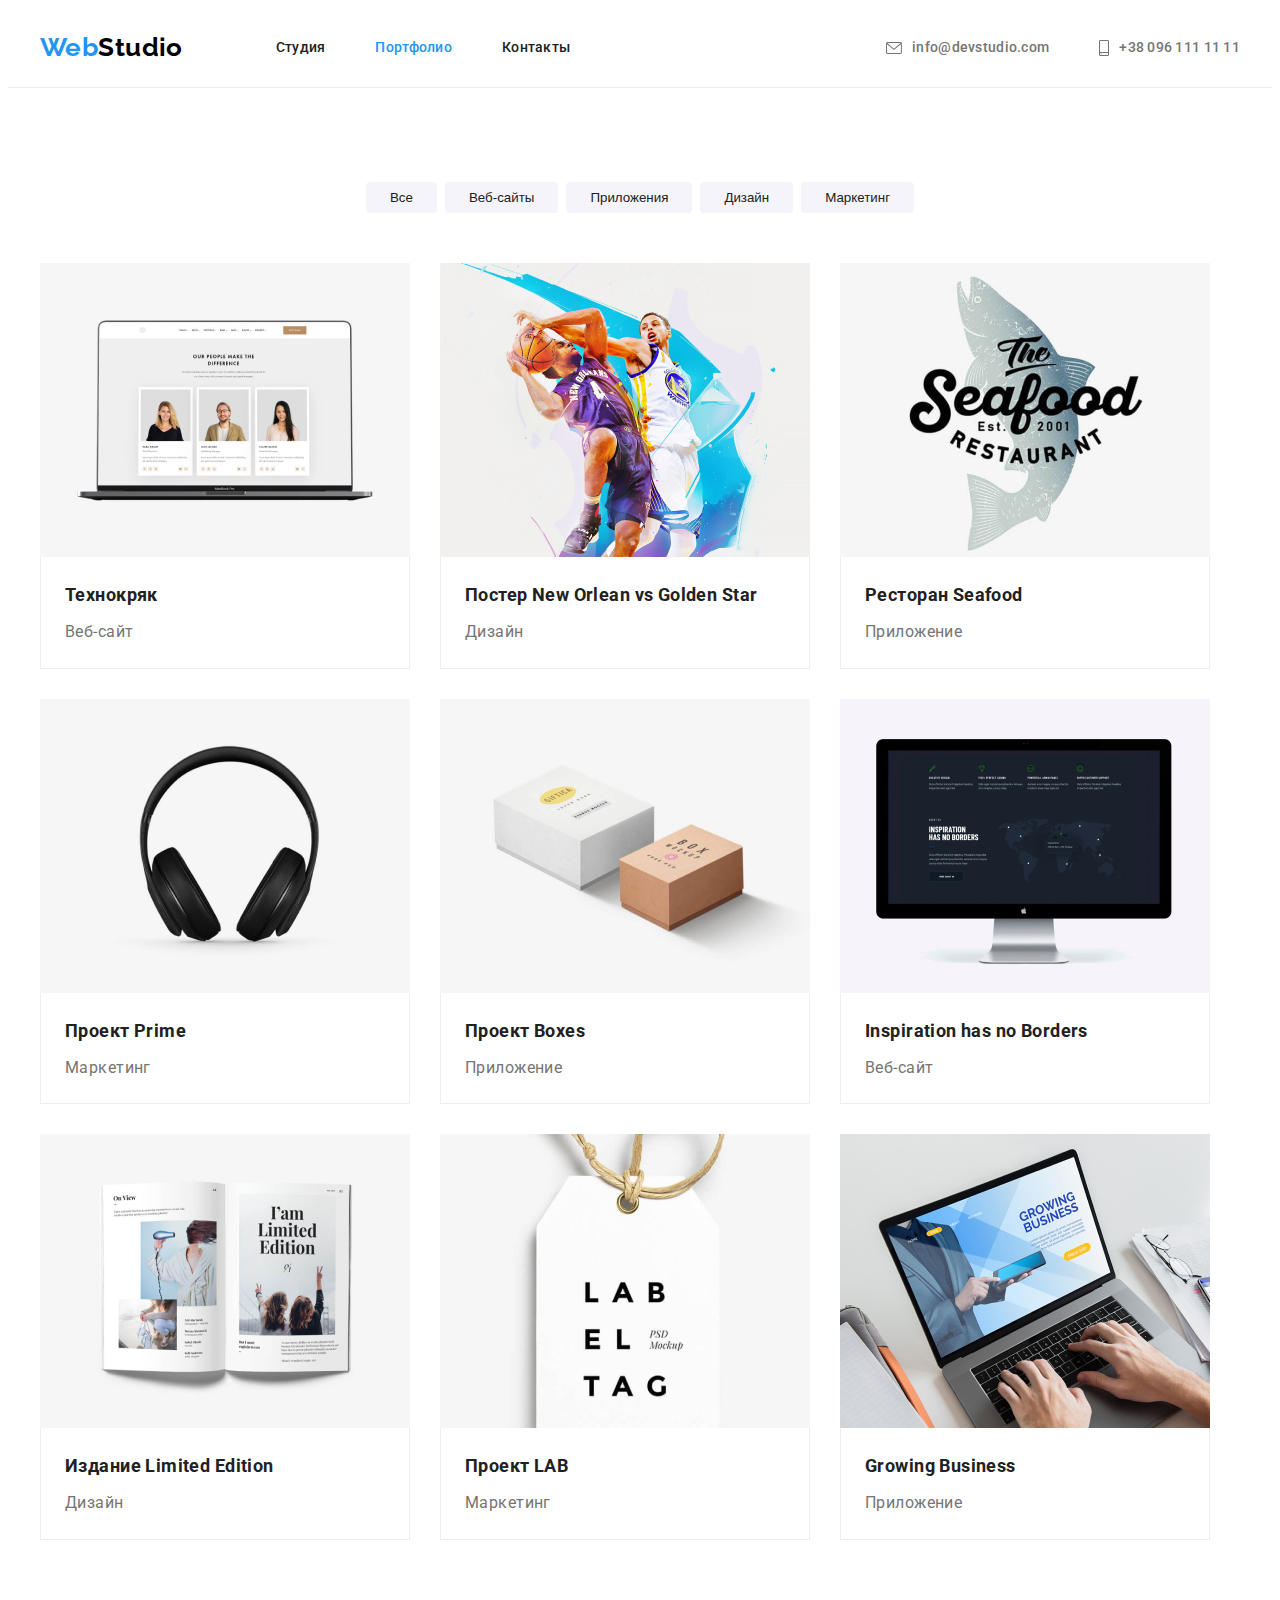
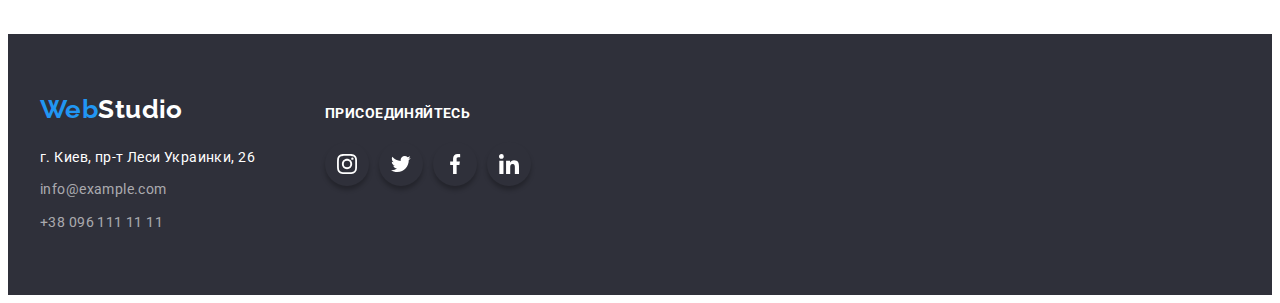
==== commit 8aa68e47: "hmw4 final done" ====
--- a/portfolio.html
+++ b/portfolio.html
@@ -46,7 +46,7 @@
           </li>
           <li class="contact-item">
             <a href="tel:+380961111111" class="contact-link">
-              <svg class="contact-icon tell-icon" width="10" height="12">
+              <svg class="contact-icon tell-icon" width="10" height="16">
                 <use href="./images/sprite.svg#icon-smartphone"></use>
               </svg>
               +38 096 111 11 11</a
--- a/css/style.css
+++ b/css/style.css
@@ -577,11 +577,8 @@
 }
 .projects-link:hover,
 .projects-link:focus {
-  box-shadow: 1px 4px 6px 0px #00000029;
-
-  box-shadow: 0px 4px 4px 0px #0000000f;
-
-  box-shadow: 0px 1px 1px 0px #0000001f;
+  box-shadow: 0px 1px 1px rgba(0, 0, 0, 0.12), 0px 4px 4px rgba(0, 0, 0, 0.06),
+    1px 4px 6px rgba(0, 0, 0, 0.16);
 }
 
 .projects-card {
